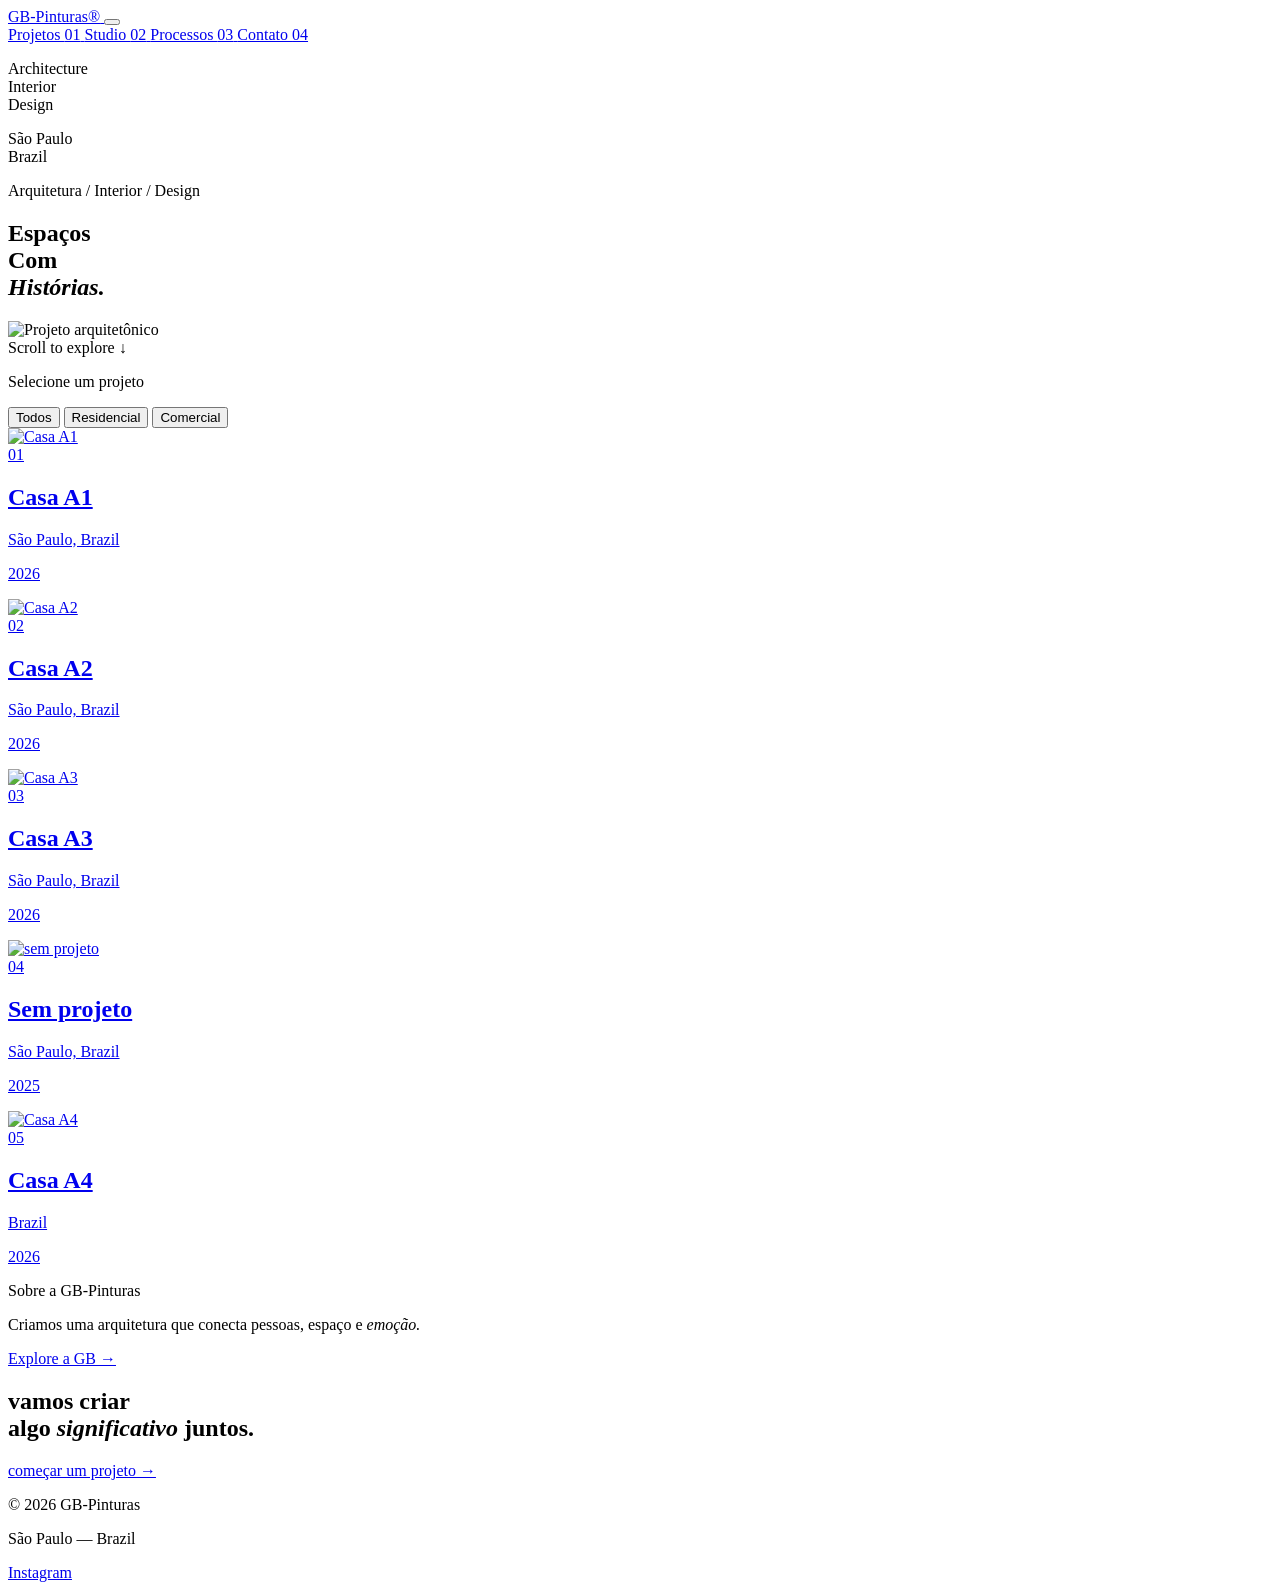
==== index.html @ 93b4cb75 "Inicio dos commits de atualização" ====
<!DOCTYPE html>
<html lang="pt-BR">
<head>
    <meta charset="UTF-8">
    <meta name="viewport" content="width=device-width, initial-scale=1.0">

    <title>Gb - Pinturas</title>

    <link rel="preconnect" href="https://fonts.googleapis.com">
    <link rel="preconnect" href="https://fonts.gstatic.com" crossorigin>
    <link href="https://fonts.googleapis.com/css2?family=Inter:wght@300;400;500&display=swap" rel="stylesheet">

    <link rel="stylesheet" href="css/style.css">
</head>

<body>

    <!-- CURSOR -->
    <div class="cursor"></div>

    <!-- HEADER -->
    <header class="header">

        <a href="index.html" class="logo">
            GB-Pinturas<span>®</span>
        </a>

        <button class="menu-button" id="menuButton">
            <span></span>
            <span></span>
        </button>

    </header>


    <!-- MENU -->
    <nav class="menu" id="menu">

        <div class="menu-inner">

            <div class="menu-links">

                <a href="index.html">
                    Projetos
                    <span>01</span>
                </a>

                <a href="studio.html">
                    Studio
                    <span>02</span>
                </a>

                <a href="#">
                    Processos
                    <span>03</span>
                </a>

                <a href="contact.html">
                    Contato
                    <span>04</span>
                </a>

            </div>

            <div class="menu-footer">

                <p>
                    Architecture<br>
                    Interior<br>
                    Design
                </p>

                <p>
                    São Paulo<br>
                    Brazil
                </p>

            </div>

        </div>

    </nav>


    <!-- HERO -->
    <main>

        <section class="hero">

            <div class="hero-text">

                <p class="eyebrow">
                    Arquitetura / Interior / Design
                </p>

                <h1>
                    Espaços<br>
                    Com<br>
                    <i>Histórias.</i>
                </h1>

            </div>

            <div class="hero-image">

                <img
                    src="images/projeto-01.jpg"
                    alt="Projeto arquitetônico"
                >

            </div>

            <div class="scroll-indicator">
                Scroll to explore ↓
            </div>

        </section>


        <!-- PROJECTS -->

        <section class="projects">

            <div class="section-header">

                <p>Selecione um projeto</p>

                <div class="filters">

                    <button class="filter active" data-filter="all">
                        Todos
                    </button>

                    <button class="filter" data-filter="residential">
                        Residencial
                    </button>

                    <button class="filter" data-filter="commercial">
                        Comercial
                    </button>

                </div>

            </div>


            <div class="project-grid">


                <!-- PROJETO 01 -->

                <article
                    class="project"
                    data-category="residential"
                >

                    <a href="#" class="project-link">

                        <div class="project-image">

                            <img
                                src="images/projeto-01.jpg"
                                alt="Casa A1"
                            >

                            <div class="project-number">
                                01
                            </div>

                        </div>

                        <div class="project-info">

                            <h2>
                                Casa A1
                            </h2>

                            <div>

                                <p>
                                    São Paulo, Brazil
                                </p>

                                <p>
                                    2026
                                </p>

                            </div>

                        </div>

                    </a>

                </article>


                <!-- PROJETO 02 -->

                <article
                    class="project"
                    data-category="residential"
                >

                    <a href="#" class="project-link">

                        <div class="project-image">

                            <img
                                src="images/projeto-02.jpg"
                                alt="Casa A2"
                            >

                            <div class="project-number">
                                02
                            </div>

                        </div>

                        <div class="project-info">

                            <h2>
                                Casa A2
                            </h2>

                            <div>

                                <p>
                                    São Paulo, Brazil
                                </p>

                                <p>
                                    2026
                                </p>

                            </div>

                        </div>

                    </a>

                </article>


                <!-- PROJETO 03 -->

                <article
                    class="project"
                    data-category="commercial"
                >

                    <a href="#" class="project-link">

                        <div class="project-image">

                            <img
                                src="images/projeto-03.jpg"
                                alt="Casa A3"
                            >

                            <div class="project-number">
                                03
                            </div>

                        </div>

                        <div class="project-info">

                            <h2>
                                Casa A3
                            </h2>

                            <div>

                                <p>
                                    São Paulo, Brazil
                                </p>

                                <p>
                                    2026
                                </p>

                            </div>

                        </div>

                    </a>

                </article>


                <!-- PROJETO 04 -->

                <article
                    class="project"
                    data-category="residential"
                >

                    <a href="#" class="project-link">

                        <div class="project-image">

                            <img
                                src="images/projeto-04.jpg"
                                alt="sem projeto"
                            >

                            <div class="project-number">
                                04
                            </div>

                        </div>

                        <div class="project-info">

                            <h2>
                                Sem projeto
                            </h2>

                            <div>

                                <p>
                                    São Paulo, Brazil
                                </p>

                                <p>
                                    2025
                                </p>

                            </div>

                        </div>

                    </a>

                </article>


                <!-- PROJETO 05 -->

                <article
                    class="project"
                    data-category="commercial"
                >

                    <a href="#" class="project-link">

                        <div class="project-image">

                            <img
                                src="images/projeto-05.jpg"
                                alt="Casa A4"
                            >

                            <div class="project-number">
                                05
                            </div>

                        </div>

                        <div class="project-info">

                            <h2>
                                Casa A4
                            </h2>

                            <div>

                                <p>
                                    Brazil
                                </p>

                                <p>
                                    2026
                                </p>

                            </div>

                        </div>

                    </a>

                </article>


            </div>

        </section>


        <!-- MANIFESTO -->

        <section class="manifesto">

            <div class="manifesto-small">
                Sobre a GB-Pinturas
            </div>

            <div class="manifesto-text">

                <p>
                    Criamos uma arquitetura que conecta pessoas, espaço e
                    <i>emoção.</i>
                </p>

            </div>

            <a href="studio.html" class="text-link">
                Explore a GB →
            </a>

        </section>


        <!-- FOOTER -->

        <footer class="footer">

            <div class="footer-top">

                <h2>
                    vamos criar<br>
                    algo <i>significativo</i> juntos.
                </h2>

                <a href="contact.html" class="footer-contact">
                    começar um projeto →
                </a>

            </div>

            <div class="footer-bottom">

                <p>
                    © 2026 GB-Pinturas
                </p>

                <p>
                    São Paulo — Brazil
                </p>

                <a href="#">
                    Instagram
                </a>

            </div>

        </footer>

    </main>


    <script src="js/script.js"></script>

</body>
</html>
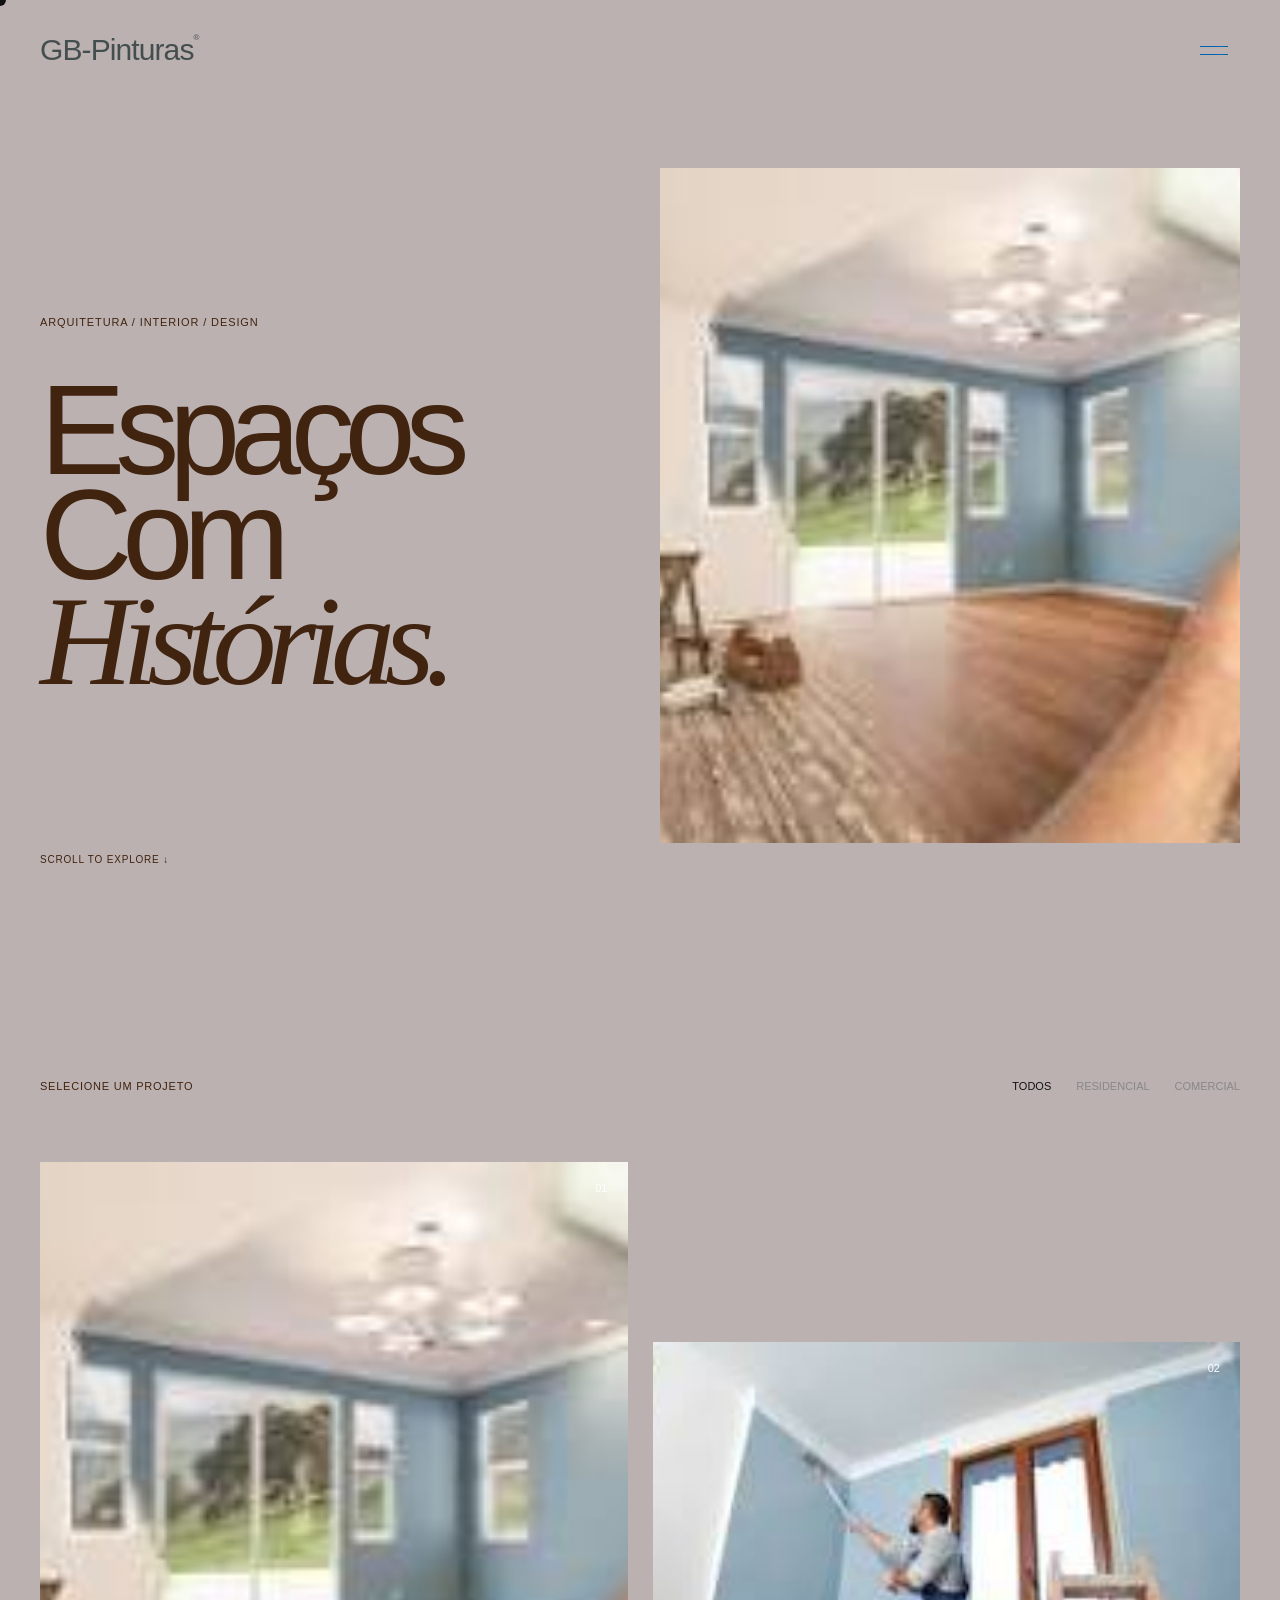
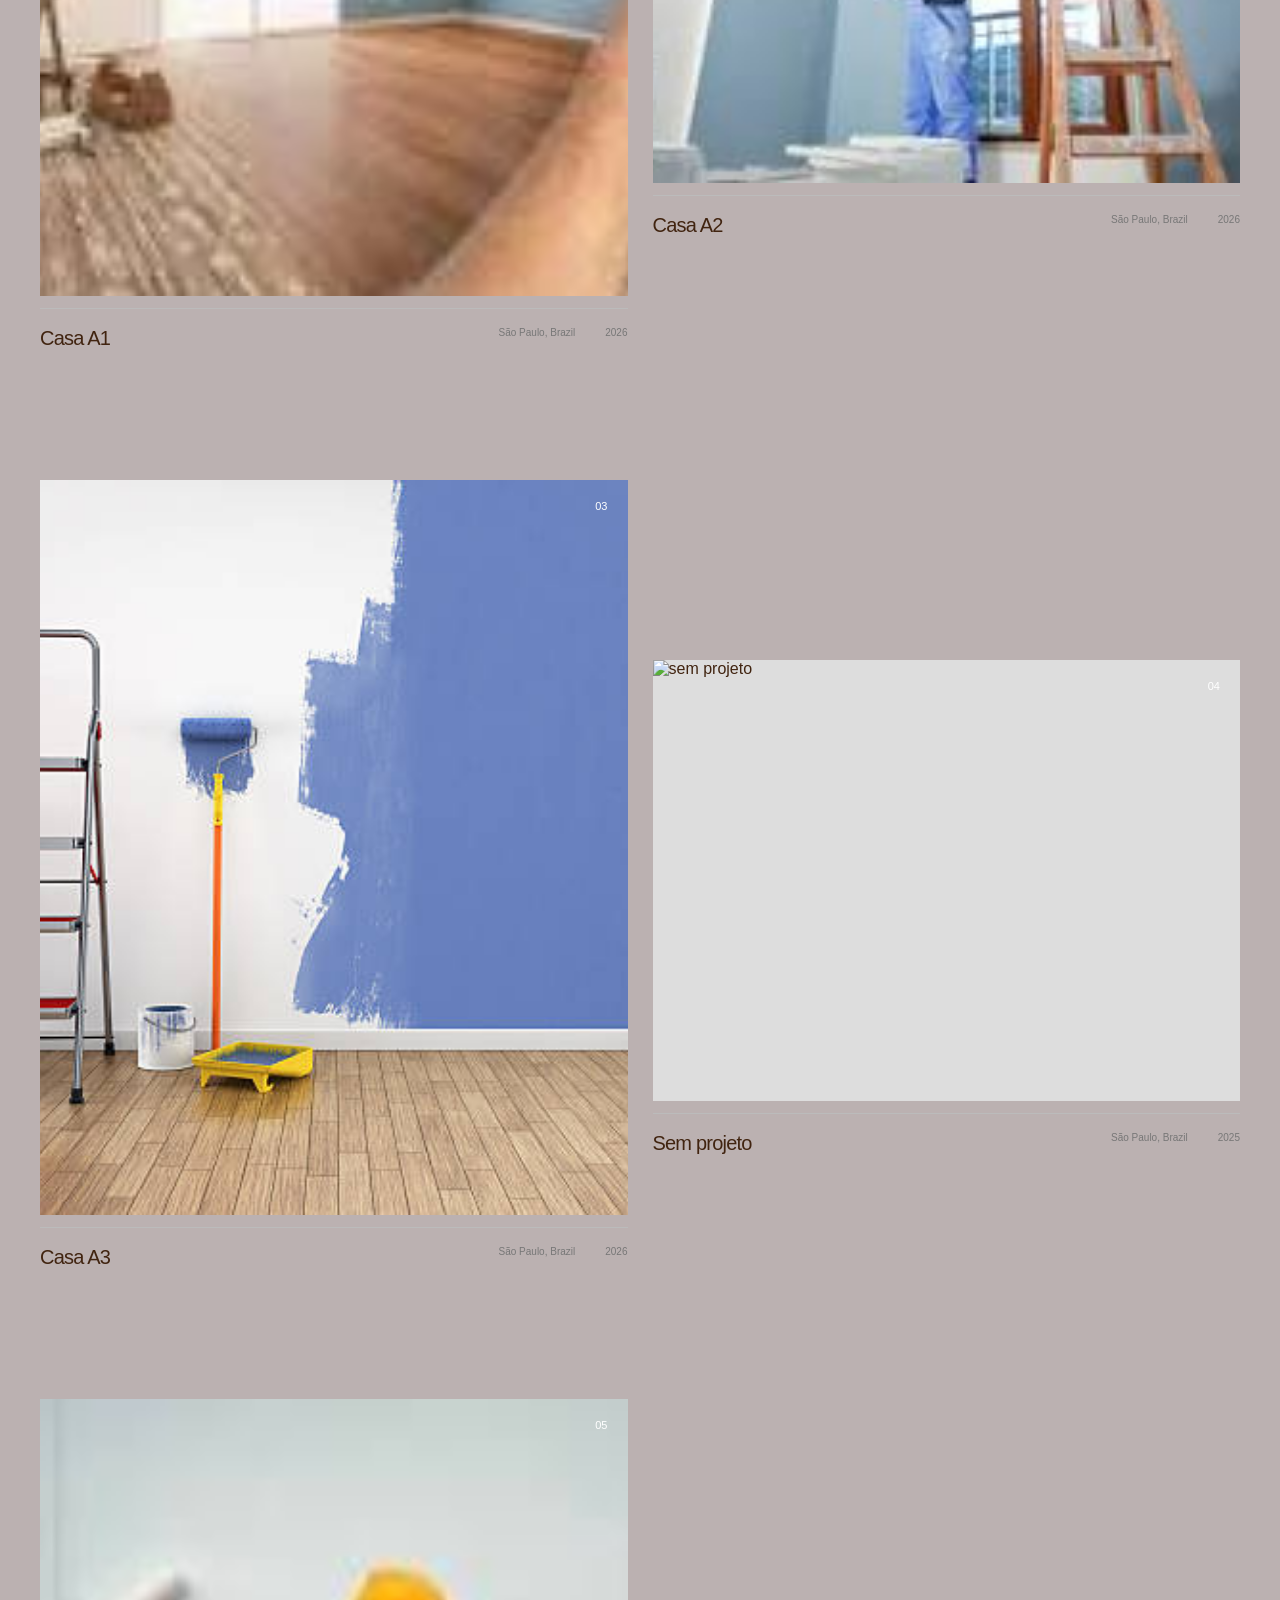
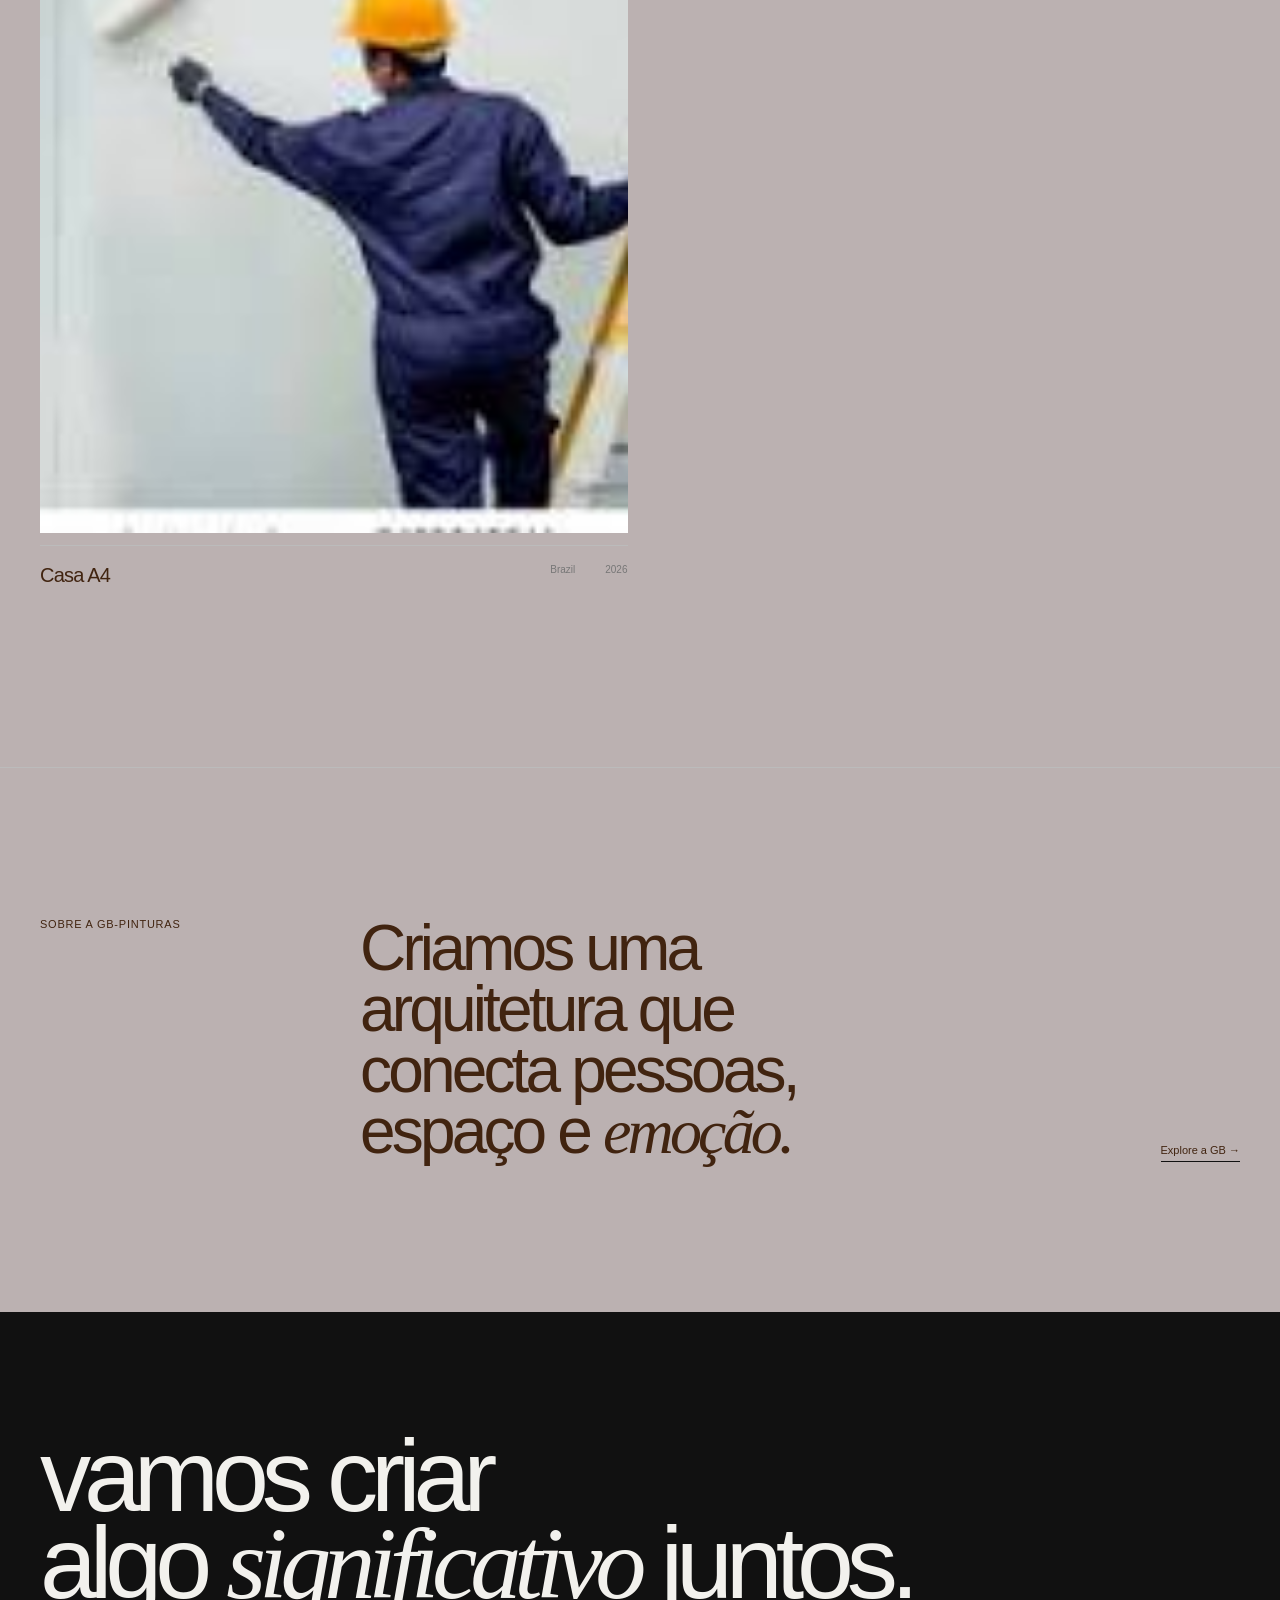
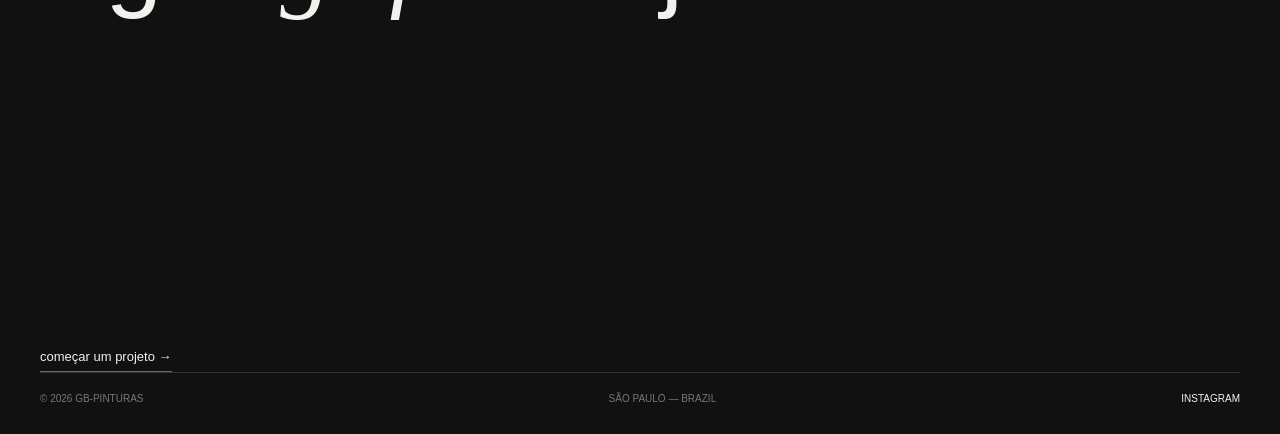
==== commit e2a67b3a: "Voltando com a função do botão de abas" ====
--- a/index.html
+++ b/index.html
@@ -65,7 +65,7 @@
             <div class="menu-footer">
 
                 <p>
-                    Architecture<br>
+                    Architectura<br>
                     Interior<br>
                     Design
                 </p>
@@ -449,7 +449,7 @@
     </main>
 
 
-    <script src="js/script.js"></script>
+    <script src="script.js"></script>
 
 </body>
 </html>
--- a/css/style.css
+++ b/css/style.css
@@ -0,0 +1,695 @@
+/* =========================================
+   RESET
+========================================= */
+
+* {
+    margin: 0;
+    padding: 0;
+    box-sizing: border-box;
+}
+
+html {
+    scroll-behavior: smooth;
+}
+
+
+body {
+    background: #bbb1b1;
+    color: #412410;
+    font-family: "Inter", sans-serif;
+    font-weight: 300;
+    overflow-x: hidden;
+}
+
+img {
+    width: 100%;
+    display: block;
+    object-fit: cover;
+}
+
+a {
+    color: inherit;
+    text-decoration: none;
+}
+
+button{
+    border: none;
+    background:local;
+    font: inherit;
+    cursor: pointer;
+    color: #b94d05;
+}
+
+
+/* =========================================
+   CURSOR
+========================================= */
+
+.cursor {
+    position: fixed;
+
+    width: 12px;
+    height: 12px;
+
+    background: #111;
+    border-radius: 50%;
+
+    pointer-events: none;
+
+    z-index: 9999;
+
+    transform: translate(-50%, -50%);
+
+    transition:
+        width .3s ease,
+        height .3s ease,
+        background .3s ease;
+}
+
+.cursor.big {
+    width: 50px;
+    height: 50px;
+    background: rgba(17,17,17,.1);
+}
+
+
+/* =========================================
+   HEADER
+========================================= */
+
+.header {
+    position: fixed;
+
+    top: 0;
+    left: 0;
+
+    width: 100%;
+
+    padding: 30px 40px;
+
+    display: flex;
+    justify-content: space-between;
+    align-items: center;
+
+    z-index: 1000;
+
+    mix-blend-mode: difference;
+
+    color: white;
+
+    isolation: isolate;
+}
+
+.logo {
+    font-size: 30px;
+    letter-spacing: -.03em;
+
+}
+
+.logo span {
+    font-size: 8px;
+    vertical-align: top;
+}
+
+
+/* =========================================
+   MENU BUTTON
+========================================= */
+
+.menu-button {
+    width: 40px;
+    height: 40px;
+
+    display: flex;
+    flex-direction: column;
+
+    justify-content: center;
+    gap: 7px;
+}
+
+.menu-button span {
+    display: block;
+
+    width: 28px;
+    height: 1px;
+
+    background: currentColor;
+
+    transition: transform .4s ease;
+}
+
+.menu-button.active span:first-child {
+    transform: translateY(4px) rotate(45deg);
+}
+
+.menu-button.active span:last-child {
+    transform: translateY(-4px) rotate(-45deg);
+}
+
+
+/* =========================================
+   FULL SCREEN MENU
+========================================= */
+
+.menu {
+    position: fixed;
+    width: 100%;
+    inset: 0;
+    left: 0;
+    top: 0;
+    background: #111;
+    color: #b1900f;
+    height: 100dvh;
+    z-index: 999;
+
+    overflow-y: auto;
+
+    transform: translateY(-100%);
+
+    transition: transform .7s cubic-bezier(.77,0,.18,1);
+}
+
+.menu.active {
+    transform: translateY(0);
+}
+
+.menu-inner {
+    height: 100%;
+
+    padding: 120px 40px 40px;
+
+    display: flex;
+    flex-direction: column;
+    justify-content: space-between;
+    
+}
+
+.menu-links {
+    display: flex;
+    flex-direction: column;
+}
+
+.menu-links a {
+    font-size: clamp(45px, 8vw, 110px);
+
+    line-height: .95;
+
+    letter-spacing: -.06em;
+
+    display: flex;
+    justify-content: space-between;
+
+    border-bottom: 1px solid #333;
+
+    padding: 12px 0;
+
+    transition: padding .4s ease;
+}
+
+.menu-links a:hover {
+    padding-left: 25px;
+}
+
+.menu-links span {
+    font-size: 12px;
+    letter-spacing: 0;
+    align-self: flex-start;
+}
+
+.menu-footer {
+    display: flex;
+    justify-content: space-between;
+
+    font-size: 12px;
+    line-height: 1.5;
+
+    color: #888;
+}
+
+
+/* =========================================
+   HERO
+========================================= */
+
+.hero {
+    min-height: 100vh;
+
+    padding: 150px 40px 40px;
+
+    position: relative;
+
+    display: grid;
+
+    grid-template-columns: 1fr 1fr;
+
+    gap: 40px;
+
+    align-items: center;
+}
+
+.hero-text {
+    z-index: 2;
+}
+
+.eyebrow {
+    font-size: 11px;
+
+    text-transform: uppercase;
+
+    letter-spacing: .08em;
+
+    margin-bottom: 50px;
+}
+
+.hero h1 {
+    font-size: clamp(70px, 10vw, 150px);
+
+    font-weight: 300;
+
+    line-height: .82;
+
+    letter-spacing: -.08em;
+}
+
+.hero h1 i {
+    font-family: Georgia, serif;
+
+    font-weight: 400;
+}
+
+.hero-image {
+    height: 75vh;
+
+    overflow: hidden;
+}
+
+.hero-image img {
+    height: 100%;
+
+    transition: transform 1.2s cubic-bezier(.2,.6,.2,1);
+}
+
+.hero-image:hover img {
+    transform: scale(1.04);
+}
+
+.scroll-indicator {
+    position: absolute;
+
+    bottom: 35px;
+    left: 40px;
+
+    font-size: 10px;
+
+    text-transform: uppercase;
+
+    letter-spacing: .08em;
+}
+
+
+/* =========================================
+   PROJECTS
+========================================= */
+
+.projects {
+    padding: 180px 40px;
+}
+
+.section-header {
+    display: flex;
+    justify-content: space-between;
+
+    align-items: flex-start;
+
+    margin-bottom: 70px;
+
+    font-size: 11px;
+
+    text-transform: uppercase;
+
+    letter-spacing: .07em;
+}
+
+.filters {
+    display: flex;
+    gap: 25px;
+}
+
+.filter {
+    color: #888;
+
+    font-size: 11px;
+
+    text-transform: uppercase;
+
+    transition: color .3s ease;
+}
+
+.filter:hover,
+.filter.active {
+    color: #111;
+}
+
+.project-grid {
+    display: grid;
+
+    grid-template-columns: repeat(2, 1fr);
+
+    column-gap: 25px;
+
+    row-gap: 130px;
+}
+
+.project:nth-child(even) {
+    margin-top: 180px;
+}
+
+.project-image {
+    position: relative;
+
+    overflow: hidden;
+
+    background: #ddd;
+}
+
+.project:nth-child(1) .project-image {
+    aspect-ratio: 4 / 5;
+}
+
+.project:nth-child(2) .project-image {
+    aspect-ratio: 4 / 3;
+}
+
+.project:nth-child(3) .project-image {
+    aspect-ratio: 4 / 5;
+}
+
+.project:nth-child(4) .project-image {
+    aspect-ratio: 4 / 3;
+}
+
+.project:nth-child(5) .project-image {
+    aspect-ratio: 4 / 5;
+}
+
+.project-image img {
+    height: 100%;
+
+    transition:
+        transform 1s cubic-bezier(.2,.6,.2,1);
+}
+
+.project:hover .project-image img {
+    transform: scale(1.05);
+}
+
+.project-number {
+    position: absolute;
+
+    top: 20px;
+    right: 20px;
+
+    color: white;
+
+    font-size: 11px;
+}
+
+.project-info {
+    display: flex;
+
+    justify-content: space-between;
+
+    padding-top: 18px;
+
+    border-top: 1px solid #bbb;
+
+    margin-top: 12px;
+}
+
+.project-info h2 {
+    font-size: 20px;
+
+    font-weight: 300;
+
+    letter-spacing: -.04em;
+}
+
+.project-info div {
+    display: flex;
+    gap: 30px;
+
+    font-size: 10px;
+
+    color: #777;
+}
+
+
+/* =========================================
+   MANIFESTO
+========================================= */
+
+.manifesto {
+    padding: 150px 40px;
+
+    border-top: 1px solid #bbb;
+
+    display: grid;
+
+    grid-template-columns: 1fr 2fr 1fr;
+
+    gap: 40px;
+}
+
+.manifesto-small {
+    font-size: 11px;
+
+    text-transform: uppercase;
+
+    letter-spacing: .07em;
+}
+
+.manifesto-text p {
+    font-size: clamp(40px, 5vw, 75px);
+
+    line-height: .95;
+
+    letter-spacing: -.06em;
+}
+
+.manifesto-text i {
+    font-family: Georgia, serif;
+}
+
+.text-link {
+    align-self: end;
+
+    justify-self: end;
+
+    border-bottom: 1px solid #111;
+
+    padding-bottom: 5px;
+
+    font-size: 11px;
+}
+
+
+/* =========================================
+   FOOTER
+========================================= */
+
+.footer {
+    background: #111;
+
+    color: #f2f1ed;
+
+    padding: 120px 40px 30px;
+}
+
+.footer-top {
+    min-height: 60vh;
+
+    display: flex;
+
+    flex-direction: column;
+
+    justify-content: space-between;
+}
+
+.footer h2 {
+    font-size: clamp(55px, 8vw, 120px);
+
+    line-height: .85;
+
+    letter-spacing: -.07em;
+
+    font-weight: 300;
+}
+
+.footer h2 i {
+    font-family: Georgia, serif;
+}
+
+.footer-contact {
+    font-size: 13px;
+
+    border-bottom: 1px solid #666;
+
+    padding-bottom: 7px;
+
+    width: max-content;
+
+    transition: border-color .3s ease;
+}
+
+.footer-contact:hover {
+    border-color: white;
+}
+
+.footer-bottom {
+    border-top: 1px solid #333;
+
+    padding-top: 20px;
+
+    display: flex;
+
+    justify-content: space-between;
+
+    color: #777;
+
+    font-size: 10px;
+
+    text-transform: uppercase;
+}
+
+.footer-bottom a {
+    color: #f2f1ed;
+}
+
+
+/* =========================================
+   HIDDEN PROJECT
+========================================= */
+
+.project.hidden {
+    display: none;
+}
+
+
+/* =========================================
+   RESPONSIVE
+========================================= */
+
+@media (max-width: 768px) {
+
+    .header {
+        padding: 22px 20px;
+    }
+
+    .cursor {
+        display: none;
+    }
+
+    .hero {
+        padding: 120px 20px 30px;
+
+        display: flex;
+
+        flex-direction: column;
+
+        align-items: stretch;
+
+        gap: 50px;
+    }
+
+    .hero h1 {
+        font-size: 75px;
+    }
+
+    .hero-image {
+        height: 65vh;
+    }
+
+    .scroll-indicator {
+        display: none;
+    }
+
+    .projects {
+        padding: 100px 20px;
+    }
+
+    .section-header {
+        flex-direction: column;
+
+        gap: 30px;
+    }
+
+    .filters {
+        gap: 18px;
+    }
+
+    .project-grid {
+        grid-template-columns: 1fr;
+
+        row-gap: 80px;
+    }
+
+    .project:nth-child(even) {
+        margin-top: 0;
+    }
+
+    .project-info {
+        flex-direction: column;
+
+        gap: 12px;
+    }
+
+    .project-info div {
+        justify-content: space-between;
+    }
+
+    .manifesto {
+        padding: 100px 20px;
+
+        display: flex;
+
+        flex-direction: column;
+
+        gap: 50px;
+    }
+
+    .manifesto-text p {
+        font-size: 50px;
+    }
+
+    .text-link {
+        align-self: flex-start;
+        justify-self: auto;
+    }
+
+    .footer {
+        padding: 80px 20px 25px;
+    }
+
+    .footer-top {
+        min-height: 65vh;
+    }
+
+    .footer h2 {
+        font-size: 60px;
+    }
+
+    .footer-bottom {
+        flex-wrap: wrap;
+
+        gap: 15px;
+    }
+
+    .menu-inner {
+        padding: 120px 20px 25px;
+    }
+
+    .menu-links a {
+        font-size: 55px;
+    }
+
+}
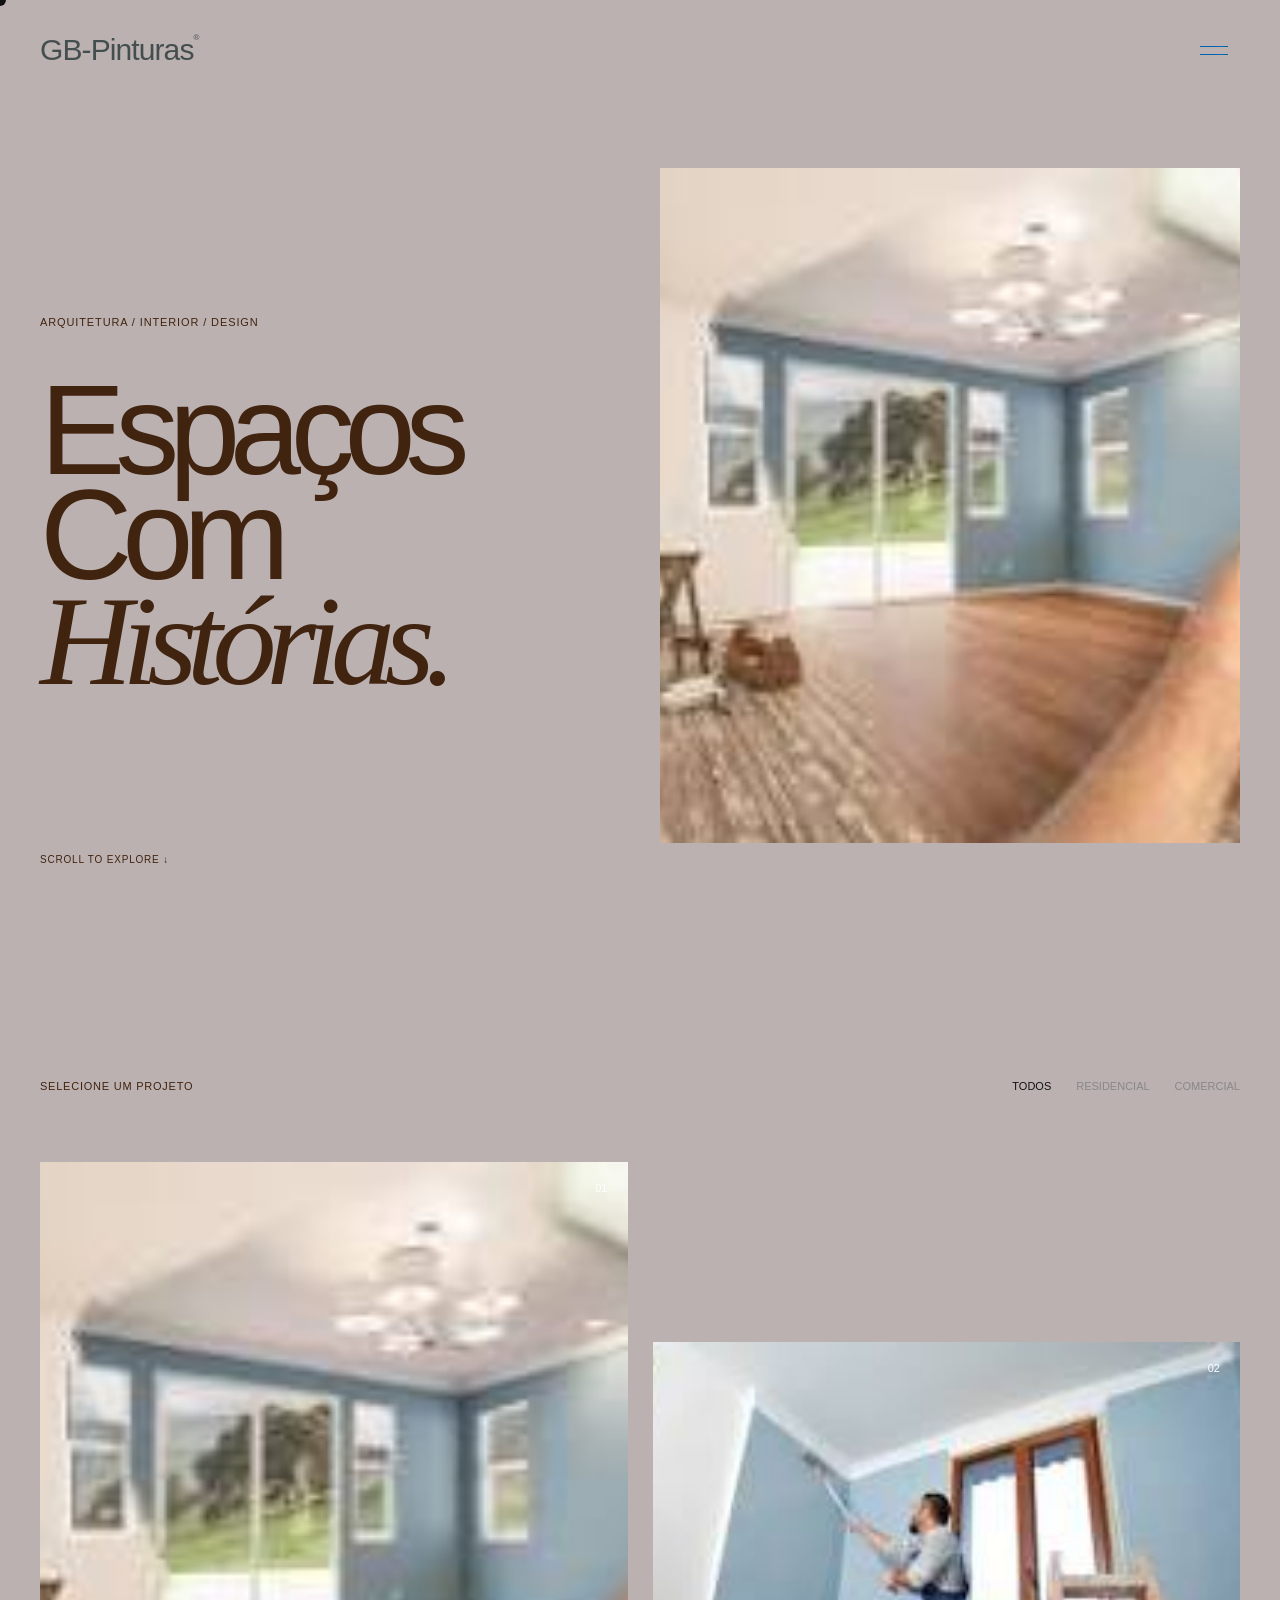
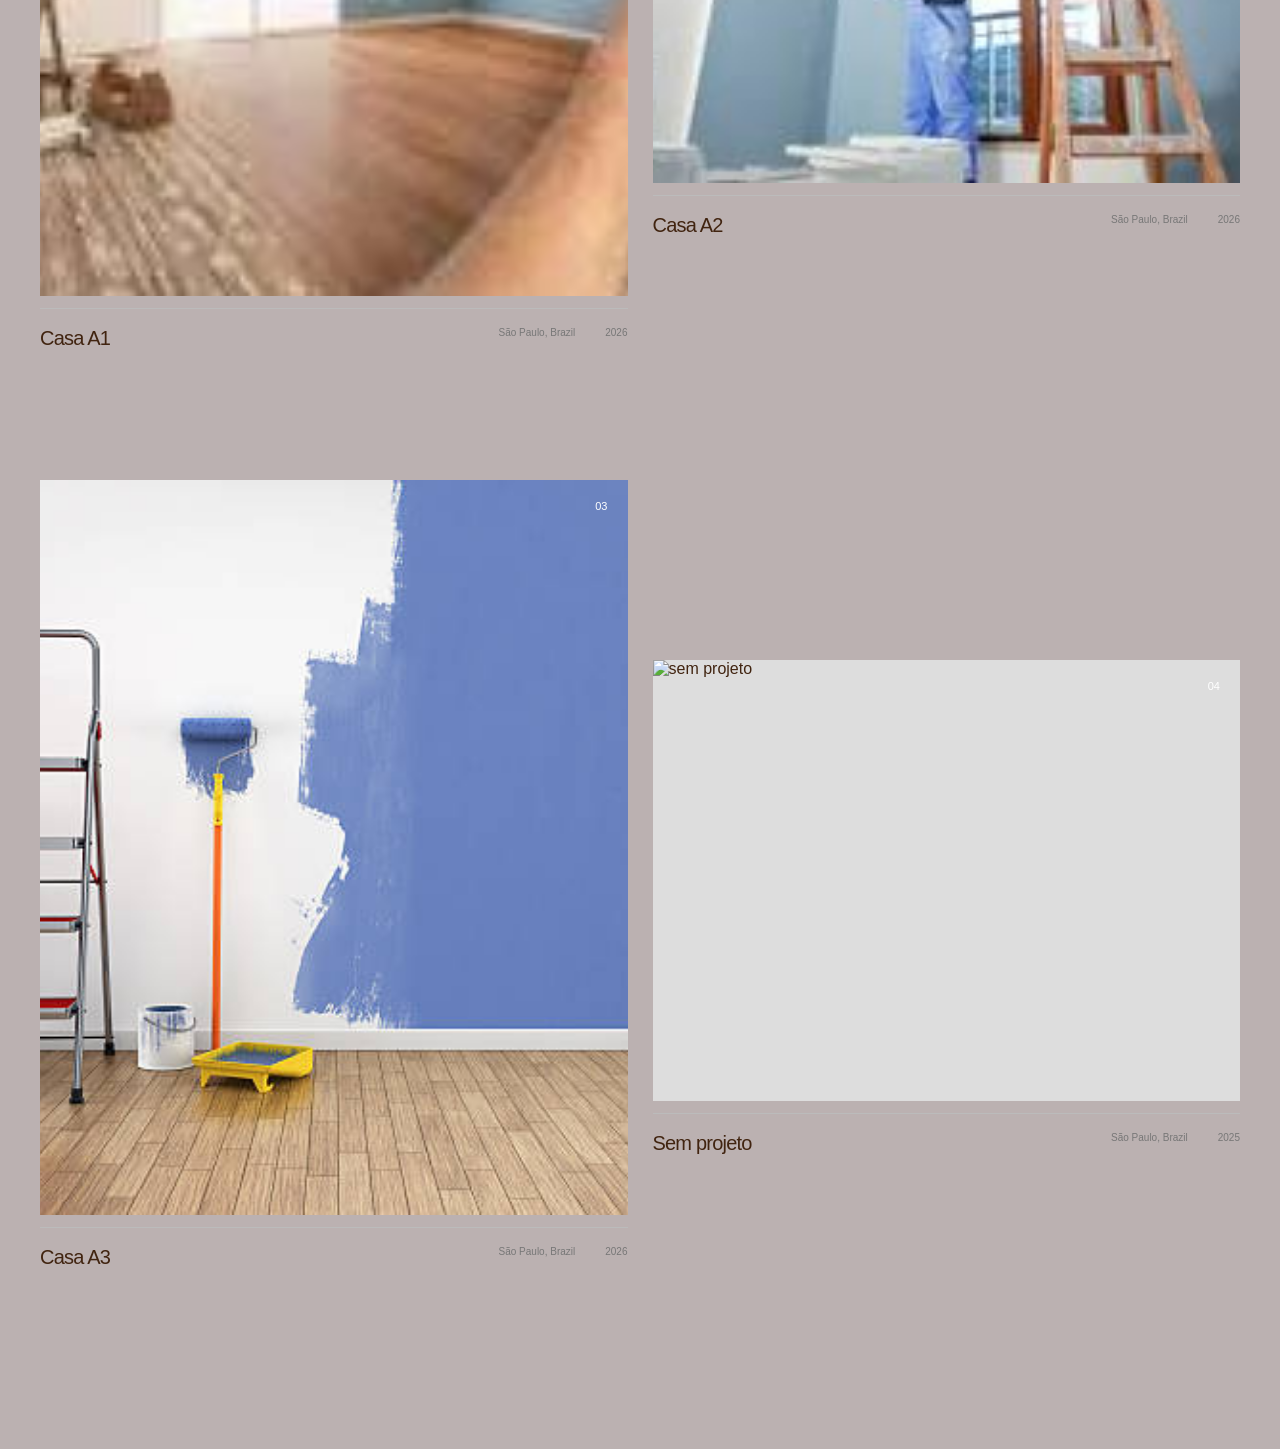
==== commit 7da352db: "ultima atulaização: Todos os botoes da barrinha de cima funcionando" ====
--- a/index.html
+++ b/index.html
@@ -6,9 +6,9 @@
 
     <title>Gb - Pinturas</title>
 
-    <link rel="preconnect" href="https://fonts.googleapis.com">
-    <link rel="preconnect" href="https://fonts.gstatic.com" crossorigin>
-    <link href="https://fonts.googleapis.com/css2?family=Inter:wght@300;400;500&display=swap" rel="stylesheet">
+    <link rel="preconnect" href="https://googleapis.com">
+    <link rel="preconnect" href="https://gstatic.com" crossorigin>
+    <link href="https://googleapis.com/css2?family=Inter:wght@300;400;500&display=swap" rel="stylesheet">
 
     <link rel="stylesheet" href="css/style.css">
 </head>
@@ -65,7 +65,7 @@
             <div class="menu-footer">
 
                 <p>
-                    Architectura<br>
+                    Architecture<br>
                     Interior<br>
                     Design
                 </p>
@@ -334,122 +334,13 @@
 
                 </article>
 
-
-                <!-- PROJETO 05 -->
-
-                <article
-                    class="project"
-                    data-category="commercial"
-                >
-
-                    <a href="#" class="project-link">
-
-                        <div class="project-image">
-
-                            <img
-                                src="images/projeto-05.jpg"
-                                alt="Casa A4"
-                            >
-
-                            <div class="project-number">
-                                05
-                            </div>
-
-                        </div>
-
-                        <div class="project-info">
-
-                            <h2>
-                                Casa A4
-                            </h2>
-
-                            <div>
-
-                                <p>
-                                    Brazil
-                                </p>
-
-                                <p>
-                                    2026
-                                </p>
-
-                            </div>
-
-                        </div>
-
-                    </a>
-
-                </article>
-
-
             </div>
 
         </section>
 
-
-        <!-- MANIFESTO -->
-
-        <section class="manifesto">
-
-            <div class="manifesto-small">
-                Sobre a GB-Pinturas
-            </div>
-
-            <div class="manifesto-text">
-
-                <p>
-                    Criamos uma arquitetura que conecta pessoas, espaço e
-                    <i>emoção.</i>
-                </p>
-
-            </div>
-
-            <a href="studio.html" class="text-link">
-                Explore a GB →
-            </a>
-
-        </section>
-
-
-        <!-- FOOTER -->
-
-        <footer class="footer">
-
-            <div class="footer-top">
-
-                <h2>
-                    vamos criar<br>
-                    algo <i>significativo</i> juntos.
-                </h2>
-
-                <a href="contact.html" class="footer-contact">
-                    começar um projeto →
-                </a>
-
-            </div>
-
-            <div class="footer-bottom">
-
-                <p>
-                    © 2026 GB-Pinturas
-                </p>
-
-                <p>
-                    São Paulo — Brazil
-                </p>
-
-                <a href="#">
-                    Instagram
-                </a>
-
-            </div>
-
-        </footer>
-
     </main>
 
-
-    <script src="script.js"></script>
+    <script src="script.js?v=1"></script>
 
 </body>
 </html>
